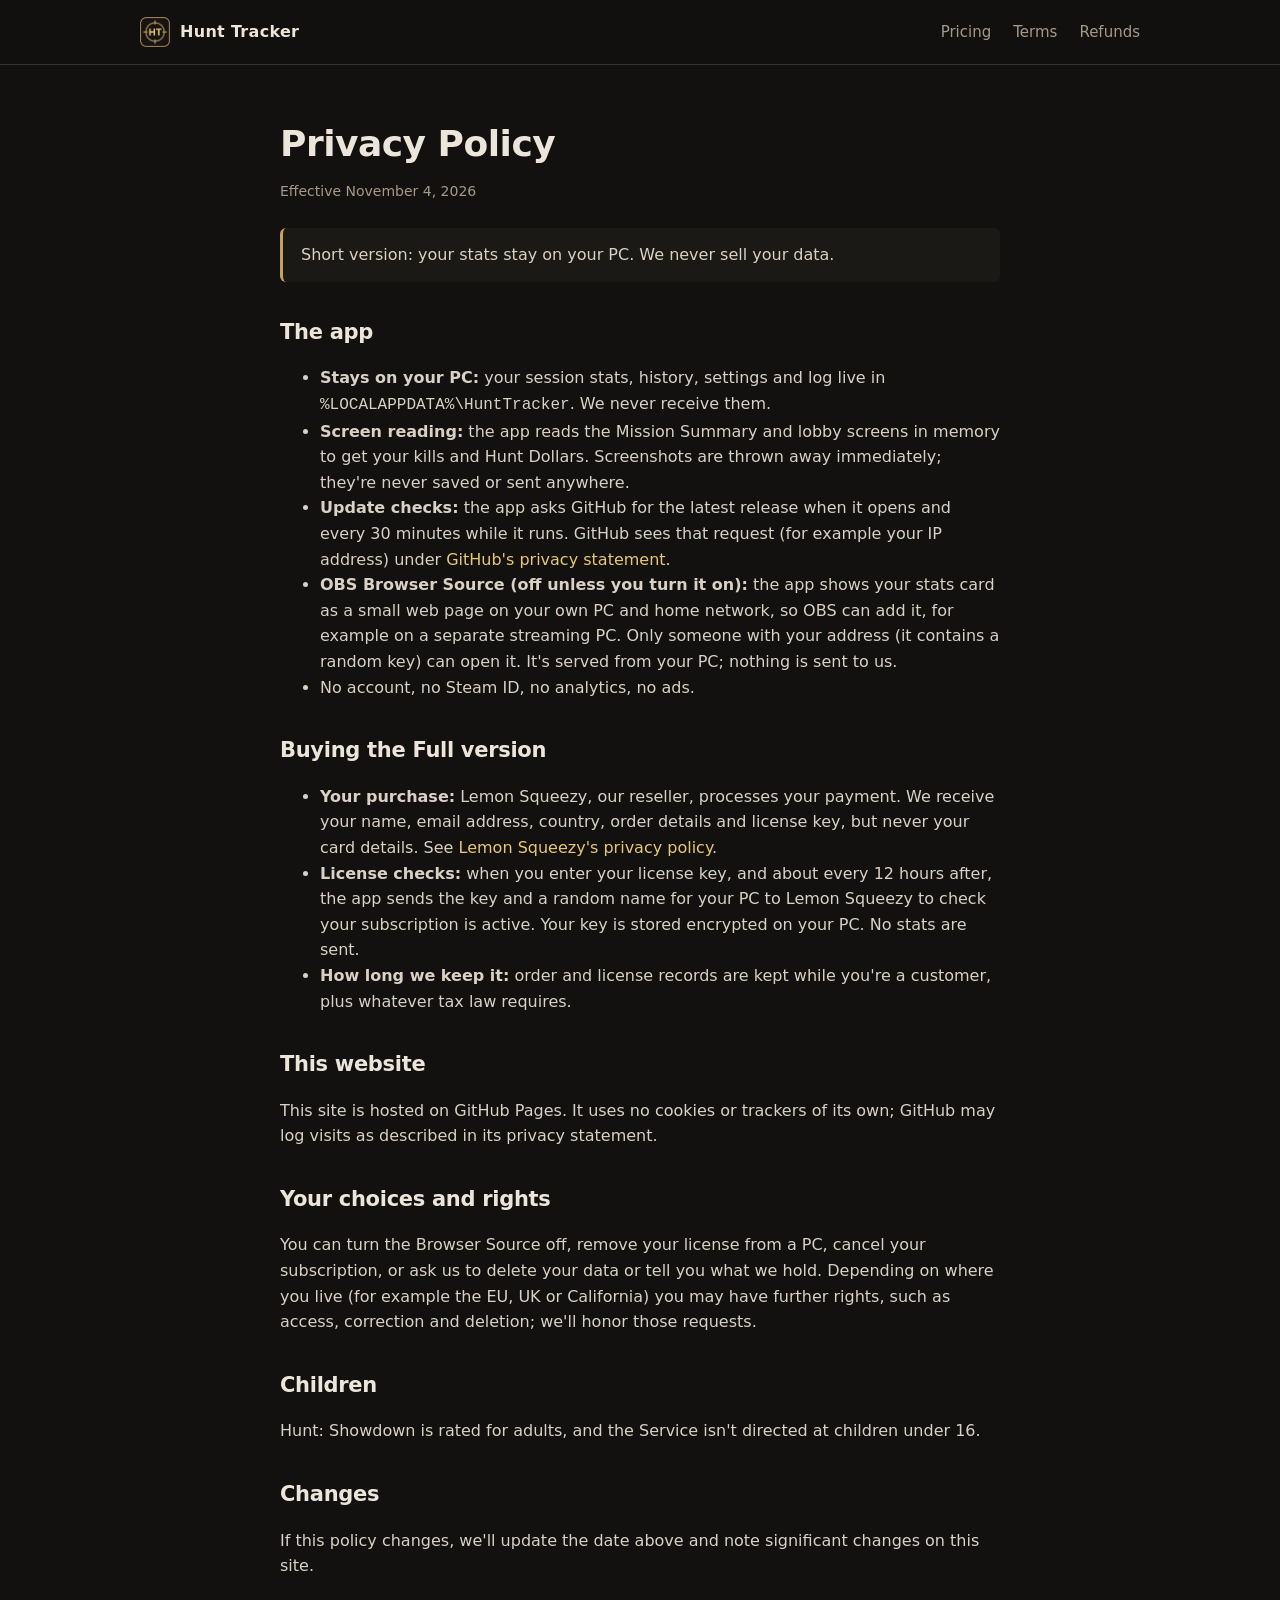
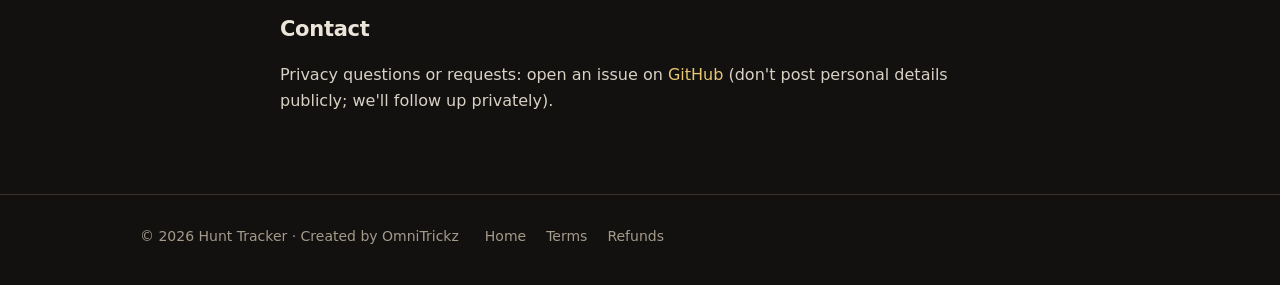
==== docs/privacy.html @ e3cadec1 "Hunt Tracker website and downloads" ====
<!doctype html>
<html lang="en">
<head>
  <meta charset="utf-8">
  <meta name="viewport" content="width=device-width, initial-scale=1">
  <title>Privacy Policy - Hunt Tracker</title>
  <link rel="icon" href="icon.png">
  <link rel="stylesheet" href="site.css">
</head>
<body>
<header class="site"><div class="wrap">
  <a class="brand" href="./"><img src="icon.png" alt="">Hunt Tracker</a>
  <nav class="top"><a href="./#pricing">Pricing</a><a href="terms.html">Terms</a><a href="refund.html">Refunds</a></nav>
</div></header>

<main class="wrap doc">
  <h1>Privacy Policy</h1>
  <p class="meta">Effective November 4, 2026</p>

  <p class="callout">Short version: your stats stay on your PC. We never sell your data.</p>

  <h2>The app</h2>
  <ul>
    <li><b>Stays on your PC:</b> your session stats, history, settings and log live in
      <code>%LOCALAPPDATA%\HuntTracker</code>. We never receive them.</li>
    <li><b>Screen reading:</b> the app reads the Mission Summary and lobby screens in memory to get your kills and Hunt
      Dollars. Screenshots are thrown away immediately; they're never saved or sent anywhere.</li>
    <li><b>Update checks:</b> the app asks GitHub for the latest release when it opens and every 30 minutes while it
      runs. GitHub sees that request (for example your IP address) under
      <a href="https://docs.github.com/site-policy/privacy-policies/github-general-privacy-statement">GitHub's privacy statement</a>.</li>
    <li><b>OBS Browser Source (off unless you turn it on):</b> the app shows your stats card as a small web page on
      your own PC and home network, so OBS can add it, for example on a separate streaming PC. Only someone with your
      address (it contains a random key) can open it. It's served from your PC; nothing is sent to us.</li>
    <li>No account, no Steam ID, no analytics, no ads.</li>
  </ul>

  <h2>Buying the Full version</h2>
  <ul>
    <li><b>Your purchase:</b> Lemon Squeezy, our reseller, processes your payment. We receive your name, email address,
      country, order details and license key, but never your card details. See
      <a href="https://www.lemonsqueezy.com/privacy">Lemon Squeezy's privacy policy</a>.</li>
    <li><b>License checks:</b> when you enter your license key, and about every 12 hours after, the app sends the key
      and a random name for your PC to Lemon Squeezy to check your subscription is active. Your key is stored
      encrypted on your PC. No stats are sent.</li>
    <li><b>How long we keep it:</b> order and license records are kept while you're a customer, plus whatever tax law
      requires.</li>
  </ul>

  <h2>This website</h2>
  <p>This site is hosted on GitHub Pages. It uses no cookies or trackers of its own; GitHub may log visits as described
    in its privacy statement.</p>

  <h2>Your choices and rights</h2>
  <p>You can turn the Browser Source off, remove your license from a PC, cancel your subscription, or ask us to delete
    your data or tell you what we hold. Depending on where you live (for example the EU, UK or California) you may
    have further rights, such as access, correction and deletion; we'll honor those requests.</p>

  <h2>Children</h2>
  <p>Hunt: Showdown is rated for adults, and the Service isn't directed at children under 16.</p>

  <h2>Changes</h2>
  <p>If this policy changes, we'll update the date above and note significant changes on this site.</p>

  <h2>Contact</h2>
  <p>Privacy questions or requests: open an issue on
    <a href="https://github.com/OmniTrickz/hunt-tracker/issues">GitHub</a> (don't post personal details publicly;
    we'll follow up privately).</p>
</main>

<footer class="site"><div class="wrap">
  <span>© 2026 Hunt Tracker · Created by OmniTrickz</span>
  <span class="links"><a href="./">Home</a><a href="terms.html">Terms</a><a href="refund.html">Refunds</a></span>
</div></footer>
</body>
</html>
---- docs/site.css ----
:root {
  --bg: #121110;
  --panel: #1b1916;
  --panel-2: #23201b;
  --line: #3a332a;
  --text: #ece6da;
  --muted: #a49a8a;
  --gold: #e8c872;
  --gold-dim: #c8a060;
  --up: #6fcf6f;
  --radius: 12px;
  color-scheme: dark;
}

* { box-sizing: border-box; }

html { scroll-behavior: smooth; }

body {
  margin: 0;
  background: var(--bg);
  color: var(--text);
  font: 16px/1.6 "Segoe UI", system-ui, -apple-system, Roboto, Helvetica, Arial, sans-serif;
}

a { color: var(--gold); text-decoration: none; }
a:hover { text-decoration: underline; }

.wrap { max-width: 1040px; margin: 0 auto; padding: 0 20px; }

/* header / footer */
header.site {
  border-bottom: 1px solid var(--line);
  background: rgba(18, 17, 16, 0.92);
  position: sticky; top: 0; z-index: 5;
  backdrop-filter: blur(6px);
}
header.site .wrap { display: flex; align-items: center; gap: 14px; height: 64px; }
.brand { display: flex; align-items: center; gap: 10px; color: var(--text); font-weight: 700; letter-spacing: .3px; }
.brand img { width: 30px; height: 30px; }
.brand:hover { text-decoration: none; }
nav.top { margin-left: auto; display: flex; gap: 22px; font-size: 15px; }
nav.top a { color: var(--muted); }
nav.top a:hover { color: var(--text); text-decoration: none; }

footer.site { border-top: 1px solid var(--line); margin-top: 80px; padding: 30px 0 40px; color: var(--muted); font-size: 14px; }
footer.site .wrap { display: flex; flex-wrap: wrap; gap: 10px 26px; align-items: center; }
footer.site .links { display: flex; flex-wrap: wrap; gap: 8px 20px; }
footer.site .links a { color: var(--muted); }
footer.site .fine { flex-basis: 100%; font-size: 13px; }

/* hero */
.hero { padding: 72px 0 40px; display: grid; grid-template-columns: 1.05fr 1fr; gap: 44px; align-items: center; }
.eyebrow { color: var(--gold-dim); font-weight: 600; letter-spacing: 1.5px; text-transform: uppercase; font-size: 13px; }
h1 { font-size: 46px; line-height: 1.08; margin: 10px 0 16px; letter-spacing: -.5px; }
h1 em { font-style: normal; color: var(--gold); }
.lede { color: var(--muted); font-size: 19px; margin: 0 0 26px; }
.hero img.shot { width: 100%; border-radius: var(--radius); border: 1px solid var(--line); box-shadow: 0 20px 60px rgba(0,0,0,.45); }

.btns { display: flex; flex-wrap: wrap; gap: 12px; }
.btn {
  display: inline-block; padding: 12px 20px; border-radius: 9px; font-weight: 600; font-size: 15px;
  border: 1px solid var(--gold-dim); color: var(--gold); background: transparent;
}
.btn:hover { text-decoration: none; background: rgba(232,200,114,.08); }
.btn.primary { background: var(--gold); color: #1a1610; border-color: var(--gold); }
.btn.primary:hover { background: #f1d68b; }
.small-note { color: var(--muted); font-size: 13px; margin-top: 12px; }

/* sections */
section { padding: 46px 0; }
h2 { font-size: 30px; margin: 0 0 8px; letter-spacing: -.3px; }
.sub { color: var(--muted); margin: 0 0 30px; max-width: 680px; }

.grid3 { display: grid; grid-template-columns: repeat(3, 1fr); gap: 18px; }
.card {
  background: var(--panel); border: 1px solid var(--line); border-radius: var(--radius); padding: 22px;
}
.card h3 { margin: 0 0 6px; font-size: 18px; }
.card p { margin: 0; color: var(--muted); font-size: 15px; }
.card .icon { color: var(--gold); font-size: 22px; margin-bottom: 8px; display: block; }

.steps { counter-reset: s; display: grid; gap: 14px; }
.step { display: grid; grid-template-columns: 44px 1fr; gap: 14px; align-items: start; }
.step::before {
  counter-increment: s; content: counter(s);
  width: 44px; height: 44px; border-radius: 50%; border: 1px solid var(--gold-dim); color: var(--gold);
  display: grid; place-items: center; font-weight: 700;
}
.step h3 { margin: 4px 0 2px; font-size: 17px; }
.step p { margin: 0; color: var(--muted); font-size: 15px; }

/* pricing */
.plans { display: grid; grid-template-columns: 1fr 1.25fr; gap: 20px; align-items: stretch; }
.plan { background: var(--panel); border: 1px solid var(--line); border-radius: var(--radius); padding: 26px; display: flex; flex-direction: column; }
.plan.featured { border-color: var(--gold-dim); background: linear-gradient(180deg, #26221a, var(--panel)); }
.plan h3 { margin: 0; font-size: 20px; }
.price { font-size: 38px; font-weight: 700; margin: 10px 0 2px; }
.price small { font-size: 16px; color: var(--muted); font-weight: 500; }
.alt-prices { color: var(--muted); font-size: 14px; margin-bottom: 16px; }
.plan ul { list-style: none; padding: 0; margin: 10px 0 22px; display: grid; gap: 8px; }
.plan li { padding-left: 24px; position: relative; font-size: 15px; }
.plan li::before { content: "✓"; position: absolute; left: 0; color: var(--up); font-weight: 700; }
.plan .btn { margin-top: auto; text-align: center; }
.badge { display: inline-block; font-size: 12px; font-weight: 700; color: #1a1610; background: var(--gold); border-radius: 20px; padding: 2px 10px; margin-left: 8px; vertical-align: middle; }

/* faq */
details { background: var(--panel); border: 1px solid var(--line); border-radius: 10px; padding: 14px 18px; margin-bottom: 10px; }
summary { cursor: pointer; font-weight: 600; }
details p { color: var(--muted); margin: 10px 0 2px; }

/* legal pages */
.doc { max-width: 760px; padding-top: 50px; }
.doc h1 { font-size: 36px; }
.doc h2 { font-size: 21px; margin-top: 34px; }
.doc p, .doc li { color: #d8d1c4; }
.doc .meta { color: var(--muted); font-size: 14px; margin-bottom: 26px; }
.callout { background: var(--panel); border-left: 3px solid var(--gold-dim); padding: 14px 18px; border-radius: 6px; color: var(--muted); }

@media (max-width: 860px) {
  .hero { grid-template-columns: 1fr; padding-top: 44px; gap: 28px; }
  h1 { font-size: 36px; }
  .grid3 { grid-template-columns: 1fr; }
  .plans { grid-template-columns: 1fr; }
  nav.top { gap: 14px; font-size: 14px; }
  nav.top .hide-sm { display: none; }
}
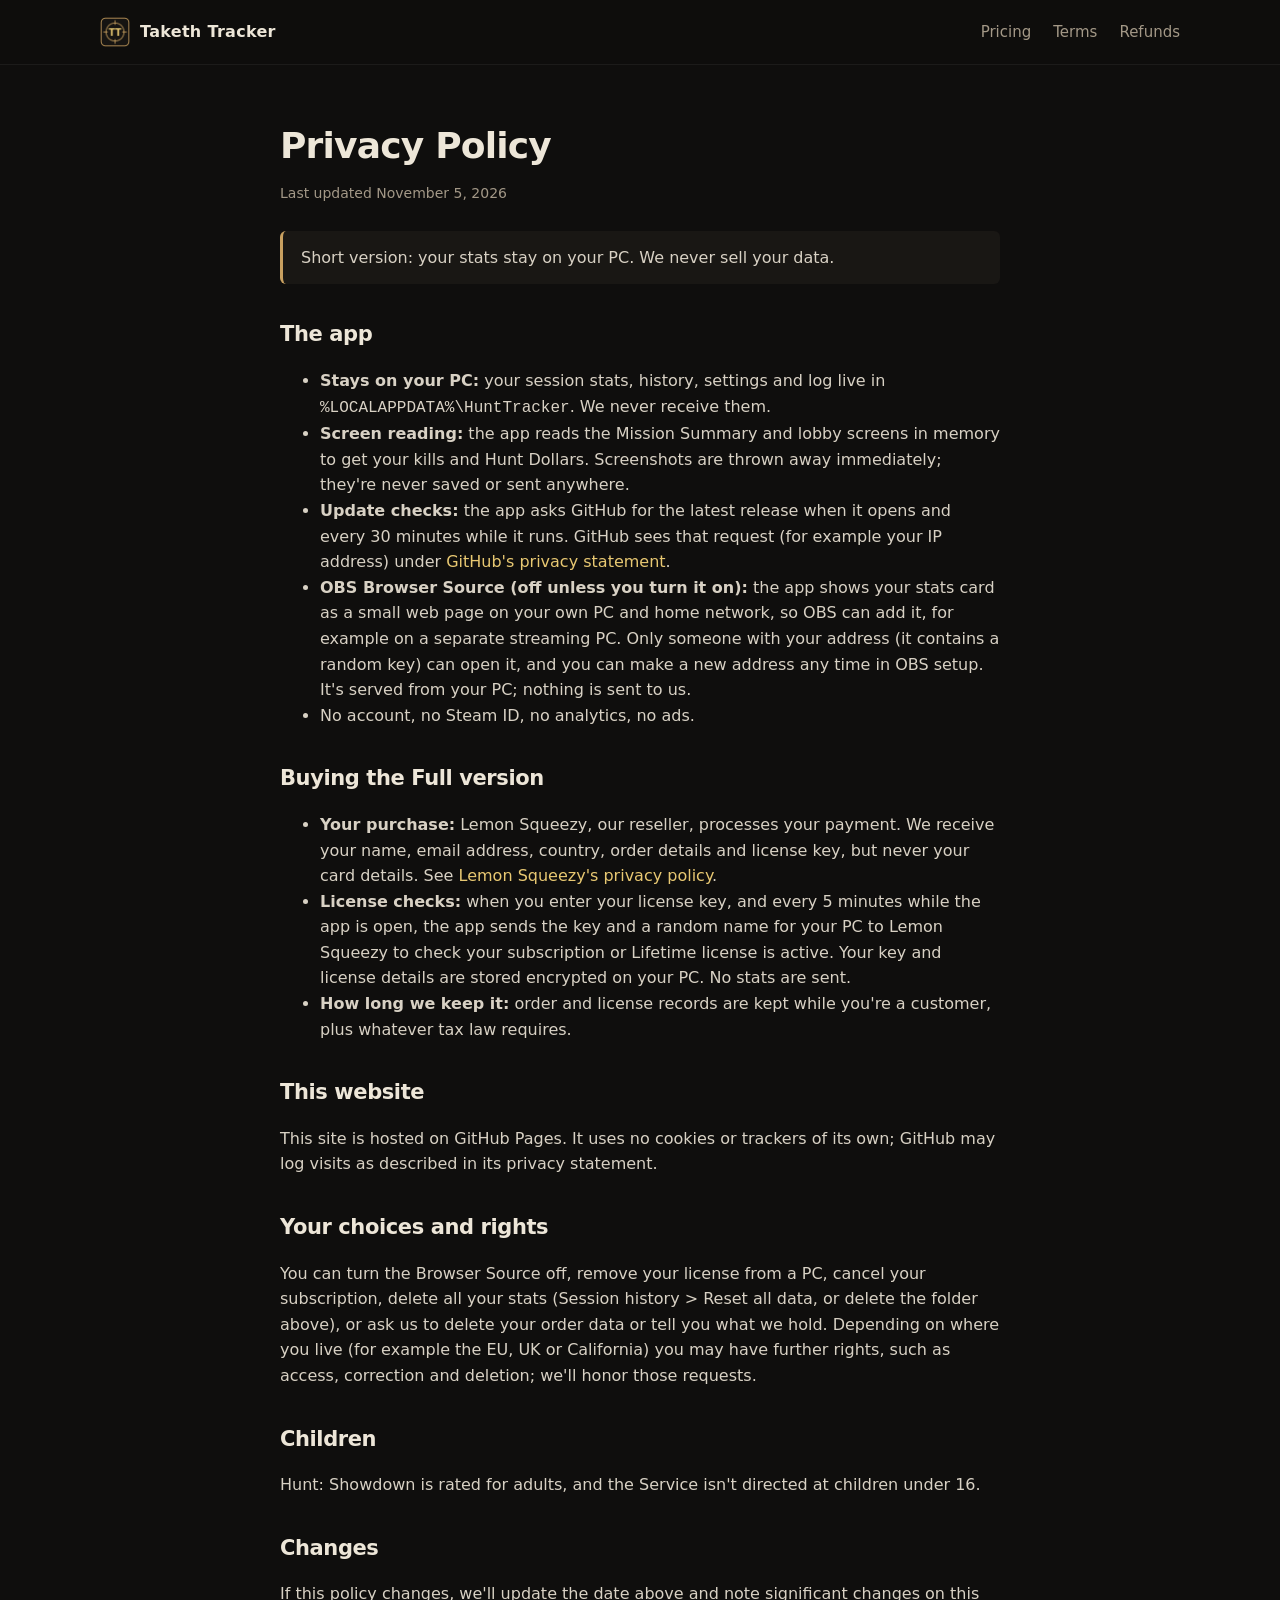
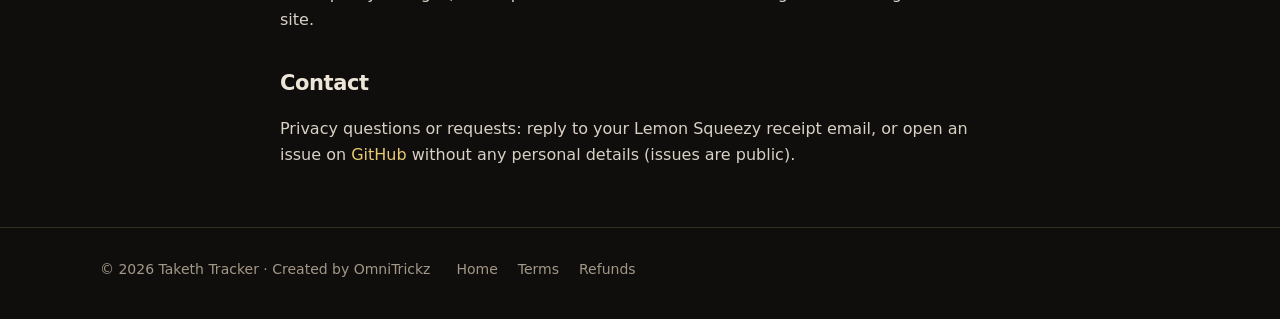
==== commit 41158996: "Update website" ====
--- a/docs/privacy.html
+++ b/docs/privacy.html
@@ -3,19 +3,19 @@
 <head>
   <meta charset="utf-8">
   <meta name="viewport" content="width=device-width, initial-scale=1">
-  <title>Privacy Policy - Hunt Tracker</title>
+  <title>Privacy Policy - Taketh Tracker</title>
   <link rel="icon" href="icon.png">
   <link rel="stylesheet" href="site.css">
 </head>
 <body>
 <header class="site"><div class="wrap">
-  <a class="brand" href="./"><img src="icon.png" alt="">Hunt Tracker</a>
+  <a class="brand" href="./"><img src="icon.png" alt="">Taketh Tracker</a>
   <nav class="top"><a href="./#pricing">Pricing</a><a href="terms.html">Terms</a><a href="refund.html">Refunds</a></nav>
 </div></header>
 
 <main class="wrap doc">
   <h1>Privacy Policy</h1>
-  <p class="meta">Effective November 4, 2026</p>
+  <p class="meta">Last updated November 5, 2026</p>
 
   <p class="callout">Short version: your stats stay on your PC. We never sell your data.</p>
 
@@ -30,7 +30,8 @@
       <a href="https://docs.github.com/site-policy/privacy-policies/github-general-privacy-statement">GitHub's privacy statement</a>.</li>
     <li><b>OBS Browser Source (off unless you turn it on):</b> the app shows your stats card as a small web page on
       your own PC and home network, so OBS can add it, for example on a separate streaming PC. Only someone with your
-      address (it contains a random key) can open it. It's served from your PC; nothing is sent to us.</li>
+      address (it contains a random key) can open it, and you can make a new address any time in OBS setup. It's served
+      from your PC; nothing is sent to us.</li>
     <li>No account, no Steam ID, no analytics, no ads.</li>
   </ul>
 
@@ -39,9 +40,9 @@
     <li><b>Your purchase:</b> Lemon Squeezy, our reseller, processes your payment. We receive your name, email address,
       country, order details and license key, but never your card details. See
       <a href="https://www.lemonsqueezy.com/privacy">Lemon Squeezy's privacy policy</a>.</li>
-    <li><b>License checks:</b> when you enter your license key, and about every 12 hours after, the app sends the key
-      and a random name for your PC to Lemon Squeezy to check your subscription is active. Your key is stored
-      encrypted on your PC. No stats are sent.</li>
+    <li><b>License checks:</b> when you enter your license key, and every 5 minutes while the app is open, the app sends the key
+      and a random name for your PC to Lemon Squeezy to check your subscription or Lifetime license is active. Your key and license
+      details are stored encrypted on your PC. No stats are sent.</li>
     <li><b>How long we keep it:</b> order and license records are kept while you're a customer, plus whatever tax law
       requires.</li>
   </ul>
@@ -51,8 +52,9 @@
     in its privacy statement.</p>
 
   <h2>Your choices and rights</h2>
-  <p>You can turn the Browser Source off, remove your license from a PC, cancel your subscription, or ask us to delete
-    your data or tell you what we hold. Depending on where you live (for example the EU, UK or California) you may
+  <p>You can turn the Browser Source off, remove your license from a PC, cancel your subscription, delete all your
+    stats (Session history &gt; Reset all data, or delete the folder above), or ask us to delete your order data or
+    tell you what we hold. Depending on where you live (for example the EU, UK or California) you may
     have further rights, such as access, correction and deletion; we'll honor those requests.</p>
 
   <h2>Children</h2>
@@ -62,13 +64,13 @@
   <p>If this policy changes, we'll update the date above and note significant changes on this site.</p>
 
   <h2>Contact</h2>
-  <p>Privacy questions or requests: open an issue on
-    <a href="https://github.com/OmniTrickz/hunt-tracker/issues">GitHub</a> (don't post personal details publicly;
-    we'll follow up privately).</p>
+  <p>Privacy questions or requests: reply to your Lemon Squeezy receipt email, or open an issue on
+    <a href="https://github.com/OmniTrickz/hunt-tracker/issues">GitHub</a> without any personal details (issues are
+    public).</p>
 </main>
 
 <footer class="site"><div class="wrap">
-  <span>© 2026 Hunt Tracker · Created by OmniTrickz</span>
+  <span>© 2026 Taketh Tracker · Created by OmniTrickz</span>
   <span class="links"><a href="./">Home</a><a href="terms.html">Terms</a><a href="refund.html">Refunds</a></span>
 </div></footer>
 </body>
--- a/docs/site.css
+++ b/docs/site.css
@@ -1,115 +1,158 @@
 :root {
-  --bg: #121110;
-  --panel: #1b1916;
-  --panel-2: #23201b;
-  --line: #3a332a;
-  --text: #ece6da;
-  --muted: #a49a8a;
+  --bg: #0f0e0d;
+  --panel: #191714;
+  --panel-2: #211e19;
+  --line: #342e25;
+  --text: #ede6d8;
+  --muted: #a39887;
   --gold: #e8c872;
   --gold-dim: #c8a060;
   --up: #6fcf6f;
-  --radius: 12px;
+  --down: #e06c6c;
+  --radius: 14px;
   color-scheme: dark;
 }
 
 * { box-sizing: border-box; }
-
 html { scroll-behavior: smooth; }
-
 body {
   margin: 0;
   background: var(--bg);
   color: var(--text);
   font: 16px/1.6 "Segoe UI", system-ui, -apple-system, Roboto, Helvetica, Arial, sans-serif;
+  overflow-x: hidden;
 }
-
+img { max-width: 100%; display: block; }
 a { color: var(--gold); text-decoration: none; }
 a:hover { text-decoration: underline; }
+.wrap { max-width: 1120px; margin: 0 auto; padding: 0 20px; }
 
-.wrap { max-width: 1040px; margin: 0 auto; padding: 0 20px; }
-
-/* header / footer */
+/* ---------- header / footer ---------- */
 header.site {
-  border-bottom: 1px solid var(--line);
-  background: rgba(18, 17, 16, 0.92);
-  position: sticky; top: 0; z-index: 5;
-  backdrop-filter: blur(6px);
+  border-bottom: 1px solid rgba(255,255,255,.06);
+  background: rgba(15, 14, 13, 0.82);
+  position: sticky; top: 0; z-index: 10;
+  backdrop-filter: blur(8px);
 }
 header.site .wrap { display: flex; align-items: center; gap: 14px; height: 64px; }
 .brand { display: flex; align-items: center; gap: 10px; color: var(--text); font-weight: 700; letter-spacing: .3px; }
 .brand img { width: 30px; height: 30px; }
 .brand:hover { text-decoration: none; }
-nav.top { margin-left: auto; display: flex; gap: 22px; font-size: 15px; }
+nav.top { margin-left: auto; display: flex; align-items: center; gap: 22px; font-size: 15px; }
 nav.top a { color: var(--muted); }
 nav.top a:hover { color: var(--text); text-decoration: none; }
+nav.top a.cta { color: #1a1610; background: var(--gold); padding: 7px 14px; border-radius: 8px; font-weight: 600; }
+nav.top a.cta:hover { background: #f1d68b; }
 
-footer.site { border-top: 1px solid var(--line); margin-top: 80px; padding: 30px 0 40px; color: var(--muted); font-size: 14px; }
+footer.site { border-top: 1px solid var(--line); margin-top: 60px; padding: 30px 0 40px; color: var(--muted); font-size: 14px; }
 footer.site .wrap { display: flex; flex-wrap: wrap; gap: 10px 26px; align-items: center; }
 footer.site .links { display: flex; flex-wrap: wrap; gap: 8px 20px; }
 footer.site .links a { color: var(--muted); }
 footer.site .fine { flex-basis: 100%; font-size: 13px; }
 
-/* hero */
-.hero { padding: 72px 0 40px; display: grid; grid-template-columns: 1.05fr 1fr; gap: 44px; align-items: center; }
-.eyebrow { color: var(--gold-dim); font-weight: 600; letter-spacing: 1.5px; text-transform: uppercase; font-size: 13px; }
-h1 { font-size: 46px; line-height: 1.08; margin: 10px 0 16px; letter-spacing: -.5px; }
-h1 em { font-style: normal; color: var(--gold); }
-.lede { color: var(--muted); font-size: 19px; margin: 0 0 26px; }
-.hero img.shot { width: 100%; border-radius: var(--radius); border: 1px solid var(--line); box-shadow: 0 20px 60px rgba(0,0,0,.45); }
-
+/* ---------- buttons ---------- */
 .btns { display: flex; flex-wrap: wrap; gap: 12px; }
 .btn {
-  display: inline-block; padding: 12px 20px; border-radius: 9px; font-weight: 600; font-size: 15px;
-  border: 1px solid var(--gold-dim); color: var(--gold); background: transparent;
+  display: inline-block; padding: 12px 22px; border-radius: 10px; font-weight: 600; font-size: 15px;
+  border: 1px solid var(--gold-dim); color: var(--gold); background: rgba(15,14,13,.35);
 }
-.btn:hover { text-decoration: none; background: rgba(232,200,114,.08); }
+.btn:hover { text-decoration: none; background: rgba(232,200,114,.10); }
 .btn.primary { background: var(--gold); color: #1a1610; border-color: var(--gold); }
 .btn.primary:hover { background: #f1d68b; }
-.small-note { color: var(--muted); font-size: 13px; margin-top: 12px; }
+.small-note { color: var(--muted); font-size: 13px; margin-top: 14px; }
 
-/* sections */
-section { padding: 46px 0; }
-h2 { font-size: 30px; margin: 0 0 8px; letter-spacing: -.3px; }
-.sub { color: var(--muted); margin: 0 0 30px; max-width: 680px; }
+/* ---------- hero ---------- */
+.hero {
+  position: relative;
+  background:
+    linear-gradient(90deg, rgba(15,14,13,.95) 0%, rgba(15,14,13,.7) 45%, rgba(15,14,13,.35) 100%),
+    linear-gradient(0deg, var(--bg) 0%, rgba(15,14,13,0) 25%),
+    url("hero-bg.jpg") center / cover no-repeat;
+}
+.hero .wrap { display: grid; grid-template-columns: 1fr 1.05fr; gap: 44px; align-items: center; padding-top: 64px; padding-bottom: 64px; }
+.hero-copy { max-width: 540px; }
+.hero-shot { width: 100%; border-radius: var(--radius); border: 1px solid rgba(255,255,255,.08); box-shadow: 0 30px 80px rgba(0,0,0,.6); }
+.eyebrow { color: var(--gold-dim); font-weight: 700; letter-spacing: 2px; text-transform: uppercase; font-size: 12.5px; }
+h1 { font-size: 50px; line-height: 1.04; margin: 12px 0 18px; letter-spacing: -.8px; }
+h1 em { font-style: normal; color: var(--gold); }
+.lede { color: #c9bfae; font-size: 19px; margin: 0 0 28px; }
+
+/* ---------- trust strip ---------- */
+.trust { border-top: 1px solid var(--line); border-bottom: 1px solid var(--line); background: var(--panel); }
+.trust ul { list-style: none; margin: 0; padding: 18px 0; display: grid; grid-template-columns: repeat(4, 1fr); gap: 14px; }
+.trust li { display: flex; align-items: center; gap: 10px; color: #cfc6b6; font-size: 14.5px; }
+.trust li b { color: var(--gold); font-size: 18px; width: 22px; text-align: center; }
+
+/* ---------- sections ---------- */
+section { padding: 70px 0 10px; }
+h2 { font-size: 34px; margin: 0 0 8px; letter-spacing: -.4px; }
+.sub { color: var(--muted); margin: 0 0 34px; max-width: 700px; font-size: 17px; }
+.kicker { color: var(--gold-dim); font-weight: 700; letter-spacing: 2px; text-transform: uppercase; font-size: 12px; margin-bottom: 6px; }
 
 .grid3 { display: grid; grid-template-columns: repeat(3, 1fr); gap: 18px; }
 .card {
-  background: var(--panel); border: 1px solid var(--line); border-radius: var(--radius); padding: 22px;
+  position: relative;
+  background: linear-gradient(180deg, var(--panel-2), var(--panel));
+  border: 1px solid var(--line); border-radius: var(--radius); padding: 24px;
 }
 .card h3 { margin: 0 0 6px; font-size: 18px; }
 .card p { margin: 0; color: var(--muted); font-size: 15px; }
-.card .icon { color: var(--gold); font-size: 22px; margin-bottom: 8px; display: block; }
+.card .icon { color: var(--gold); font-size: 22px; margin-bottom: 10px; display: block; }
+.tag {
+  position: absolute; top: 16px; right: 16px; font-size: 11px; font-weight: 700; letter-spacing: 1px;
+  color: #1a1610; background: var(--gold); border-radius: 20px; padding: 1px 9px;
+}
 
-.steps { counter-reset: s; display: grid; gap: 14px; }
-.step { display: grid; grid-template-columns: 44px 1fr; gap: 14px; align-items: start; }
+/* showcase */
+.show { display: grid; grid-template-columns: 1fr; gap: 26px; }
+.show figure { margin: 0; }
+.show img { width: 100%; border-radius: var(--radius); border: 1px solid var(--line); box-shadow: 0 24px 60px rgba(0,0,0,.45); }
+.show figcaption { color: var(--muted); font-size: 14px; margin-top: 10px; }
+.points { display: grid; grid-template-columns: repeat(3, 1fr); gap: 18px; margin-top: 8px; }
+.points div { border-left: 2px solid var(--gold-dim); padding: 2px 0 2px 14px; }
+.points b { display: block; margin-bottom: 2px; }
+.points span { color: var(--muted); font-size: 15px; }
+
+/* streaming */
+.split { display: grid; grid-template-columns: 1fr 1fr; gap: 40px; align-items: center; }
+.split img { border-radius: var(--radius); border: 1px solid var(--line); }
+.list { list-style: none; padding: 0; margin: 0; display: grid; gap: 12px; }
+.list li { padding-left: 26px; position: relative; color: #d6cebf; }
+.list li::before { content: "✓"; position: absolute; left: 0; color: var(--up); font-weight: 700; }
+
+/* how it works */
+.steps { counter-reset: s; display: grid; grid-template-columns: repeat(3, 1fr); gap: 18px; }
+.step { background: var(--panel); border: 1px solid var(--line); border-radius: var(--radius); padding: 22px; }
 .step::before {
   counter-increment: s; content: counter(s);
-  width: 44px; height: 44px; border-radius: 50%; border: 1px solid var(--gold-dim); color: var(--gold);
-  display: grid; place-items: center; font-weight: 700;
+  width: 38px; height: 38px; border-radius: 50%; border: 1px solid var(--gold-dim); color: var(--gold);
+  display: grid; place-items: center; font-weight: 700; margin-bottom: 10px;
 }
-.step h3 { margin: 4px 0 2px; font-size: 17px; }
+.step h3 { margin: 0 0 4px; font-size: 17px; }
 .step p { margin: 0; color: var(--muted); font-size: 15px; }
+.tip { margin-top: 18px; background: var(--panel); border: 1px solid var(--line); border-left: 3px solid var(--gold-dim);
+  border-radius: 10px; padding: 14px 18px; color: #cfc6b6; font-size: 15px; }
 
-/* pricing */
-.plans { display: grid; grid-template-columns: 1fr 1.25fr; gap: 20px; align-items: stretch; }
-.plan { background: var(--panel); border: 1px solid var(--line); border-radius: var(--radius); padding: 26px; display: flex; flex-direction: column; }
-.plan.featured { border-color: var(--gold-dim); background: linear-gradient(180deg, #26221a, var(--panel)); }
+/* ---------- pricing ---------- */
+.plans { display: grid; grid-template-columns: 1fr 1.12fr 1fr; gap: 20px; align-items: stretch; }
+.plan { background: var(--panel); border: 1px solid var(--line); border-radius: var(--radius); padding: 28px; display: flex; flex-direction: column; }
+.plan.featured { border-color: var(--gold-dim); background: linear-gradient(180deg, #2a2419, var(--panel)); box-shadow: 0 20px 50px rgba(0,0,0,.4); }
 .plan h3 { margin: 0; font-size: 20px; }
-.price { font-size: 38px; font-weight: 700; margin: 10px 0 2px; }
+.price { font-size: 40px; font-weight: 700; margin: 10px 0 2px; }
 .price small { font-size: 16px; color: var(--muted); font-weight: 500; }
 .alt-prices { color: var(--muted); font-size: 14px; margin-bottom: 16px; }
-.plan ul { list-style: none; padding: 0; margin: 10px 0 22px; display: grid; gap: 8px; }
+.plan ul { list-style: none; padding: 0; margin: 10px 0 24px; display: grid; gap: 9px; }
 .plan li { padding-left: 24px; position: relative; font-size: 15px; }
 .plan li::before { content: "✓"; position: absolute; left: 0; color: var(--up); font-weight: 700; }
 .plan .btn { margin-top: auto; text-align: center; }
 .badge { display: inline-block; font-size: 12px; font-weight: 700; color: #1a1610; background: var(--gold); border-radius: 20px; padding: 2px 10px; margin-left: 8px; vertical-align: middle; }
 
-/* faq */
-details { background: var(--panel); border: 1px solid var(--line); border-radius: 10px; padding: 14px 18px; margin-bottom: 10px; }
+/* ---------- faq ---------- */
+details { background: var(--panel); border: 1px solid var(--line); border-radius: 12px; padding: 16px 20px; margin-bottom: 10px; }
 summary { cursor: pointer; font-weight: 600; }
 details p { color: var(--muted); margin: 10px 0 2px; }
 
-/* legal pages */
+/* ---------- legal pages ---------- */
 .doc { max-width: 760px; padding-top: 50px; }
 .doc h1 { font-size: 36px; }
 .doc h2 { font-size: 21px; margin-top: 34px; }
@@ -117,11 +160,20 @@
 .doc .meta { color: var(--muted); font-size: 14px; margin-bottom: 26px; }
 .callout { background: var(--panel); border-left: 3px solid var(--gold-dim); padding: 14px 18px; border-radius: 6px; color: var(--muted); }
 
-@media (max-width: 860px) {
-  .hero { grid-template-columns: 1fr; padding-top: 44px; gap: 28px; }
-  h1 { font-size: 36px; }
-  .grid3 { grid-template-columns: 1fr; }
-  .plans { grid-template-columns: 1fr; }
+/* ---------- small screens ---------- */
+@media (max-width: 900px) {
+  .hero .wrap { grid-template-columns: 1fr; padding-top: 40px; padding-bottom: 36px; gap: 28px; }
+  h1 { font-size: 38px; }
+  h2 { font-size: 28px; }
+  .trust ul { grid-template-columns: 1fr 1fr; }
+  .grid3, .plans, .steps, .points, .split { grid-template-columns: 1fr; }
   nav.top { gap: 14px; font-size: 14px; }
   nav.top .hide-sm { display: none; }
 }
+@media (max-width: 520px) {
+  .trust ul { grid-template-columns: 1fr; }
+  nav.top a.cta { display: none; }
+}
+
+/* menu links land below the sticky header */
+section[id] { scroll-margin-top: 72px; }
